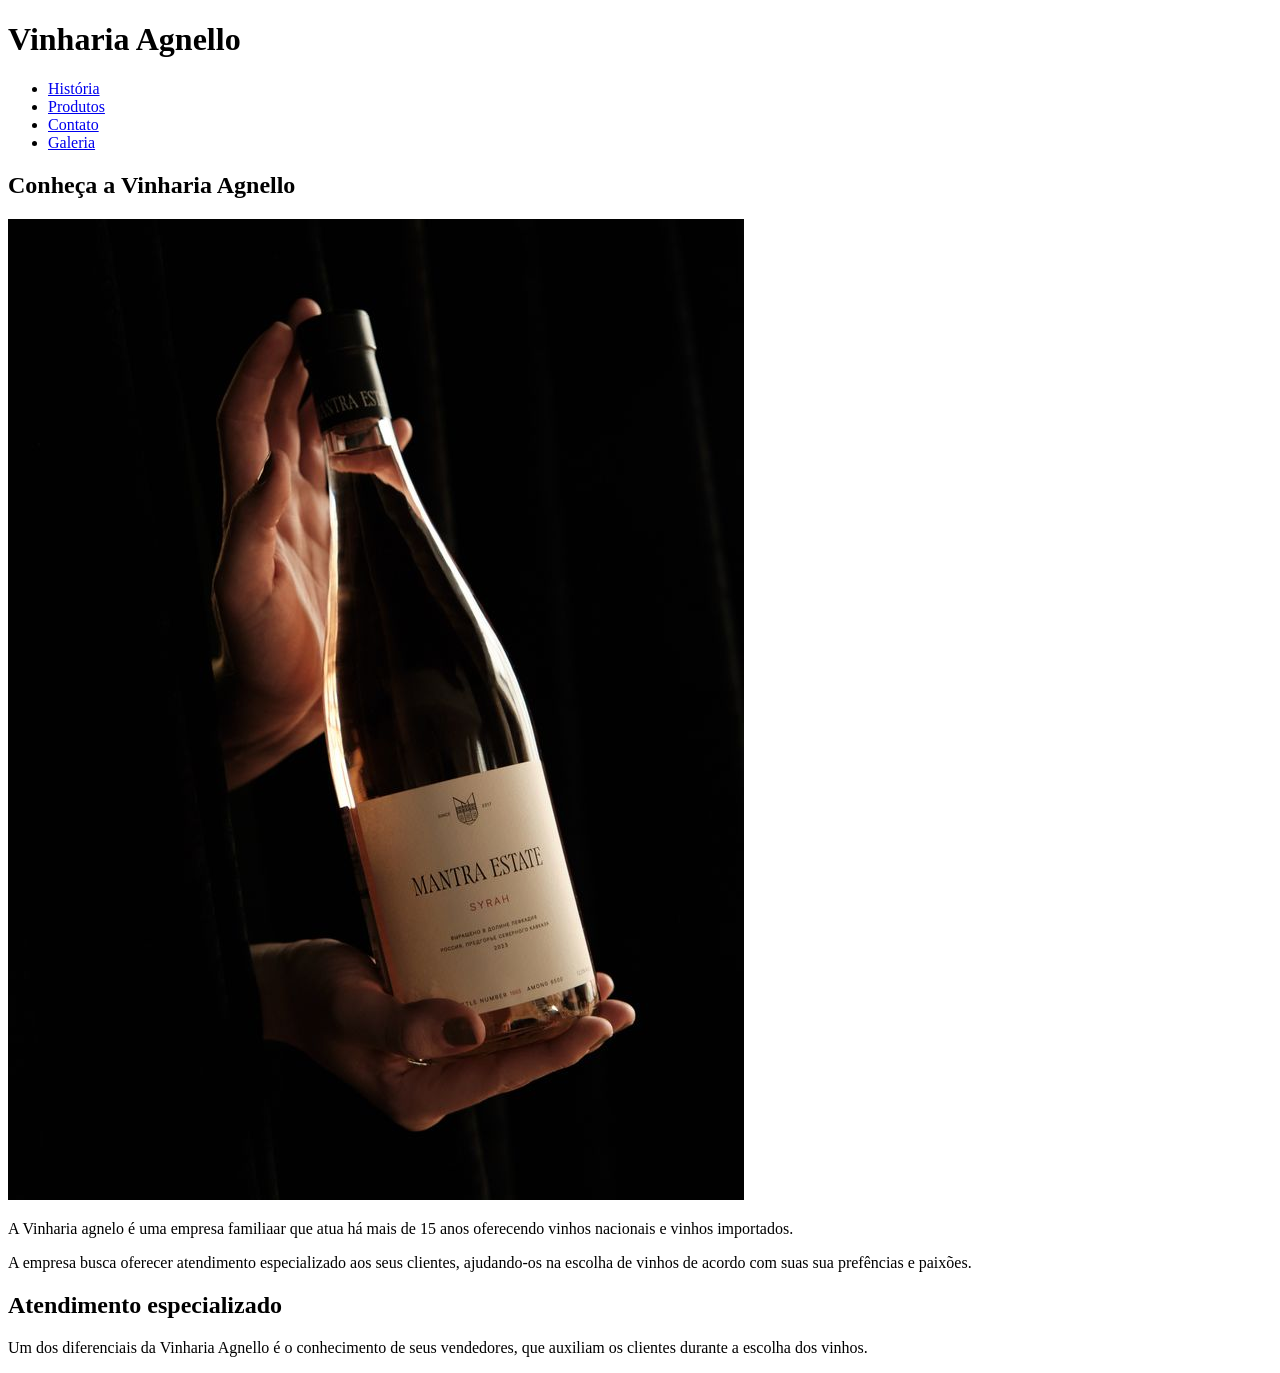
==== index.html @ 3708dce9 "chore: Criação da estrutura inicial e página principal" ====
<!DOCTYPE html>
<html lang="pt-br">
<head>
    <meta charset="UTF-8">
    <meta name="viewport" content="width=device-width, initial-scale=1.0">
    <meta name="descrição" content=" Vinharia Agnello, especializada em vinhos nacioanais e importados">
    <meta name="palavras-chaves" content="vinhos, vinharia, vinharia Agnello">

    <title>Vinharia Agnello</title>
    <link rel="stylesheet" href="./src/style.css">
</head>
<body>
    <header>
        <h1>Vinharia Agnello</h1>

            <!-- menu de navegação -->
        <nav>
            <ul>
       
                <li>
                    <a href="./src/pages/historia.html"> História</a>
                </li>

                <li>
                    <a href="./src/pages/produtos.html"> Produtos</a>
                </li>

                <li>
                    <a href="./src/pages/contato.html"> Contato</a>
                </li>

                <li>
                    <a href="./src/pages/galeria.html"> Galeria</a>
                </li>
            </ul>
        </nav>

    </header>
    <main>

        <section>
            <h2>Conheça a Vinharia Agnello</h2>

            <img src="./src/assets/img/Rose Mantra Estate.jpeg" alt=" Garaffa de vinho Rose Mantra Estate">

            <p>
                A Vinharia agnelo é uma empresa familiaar que atua há mais de 15 anos
                oferecendo vinhos nacionais e vinhos importados.
            </p>

            <p>
                A empresa busca oferecer atendimento especializado aos seus clientes,
                ajudando-os na escolha de vinhos de acordo com suas sua prefências e paixões.
            </p>
        </section>

        <section>
            <h2>Atendimento especializado</h2>

            <p>
                Um dos diferenciais da Vinharia Agnello é o conhecimento de 
                seus vendedores, que auxiliam os clientes durante a escolha
                dos vinhos.
            </p>
        </section>
    </main>
</body>
</html>
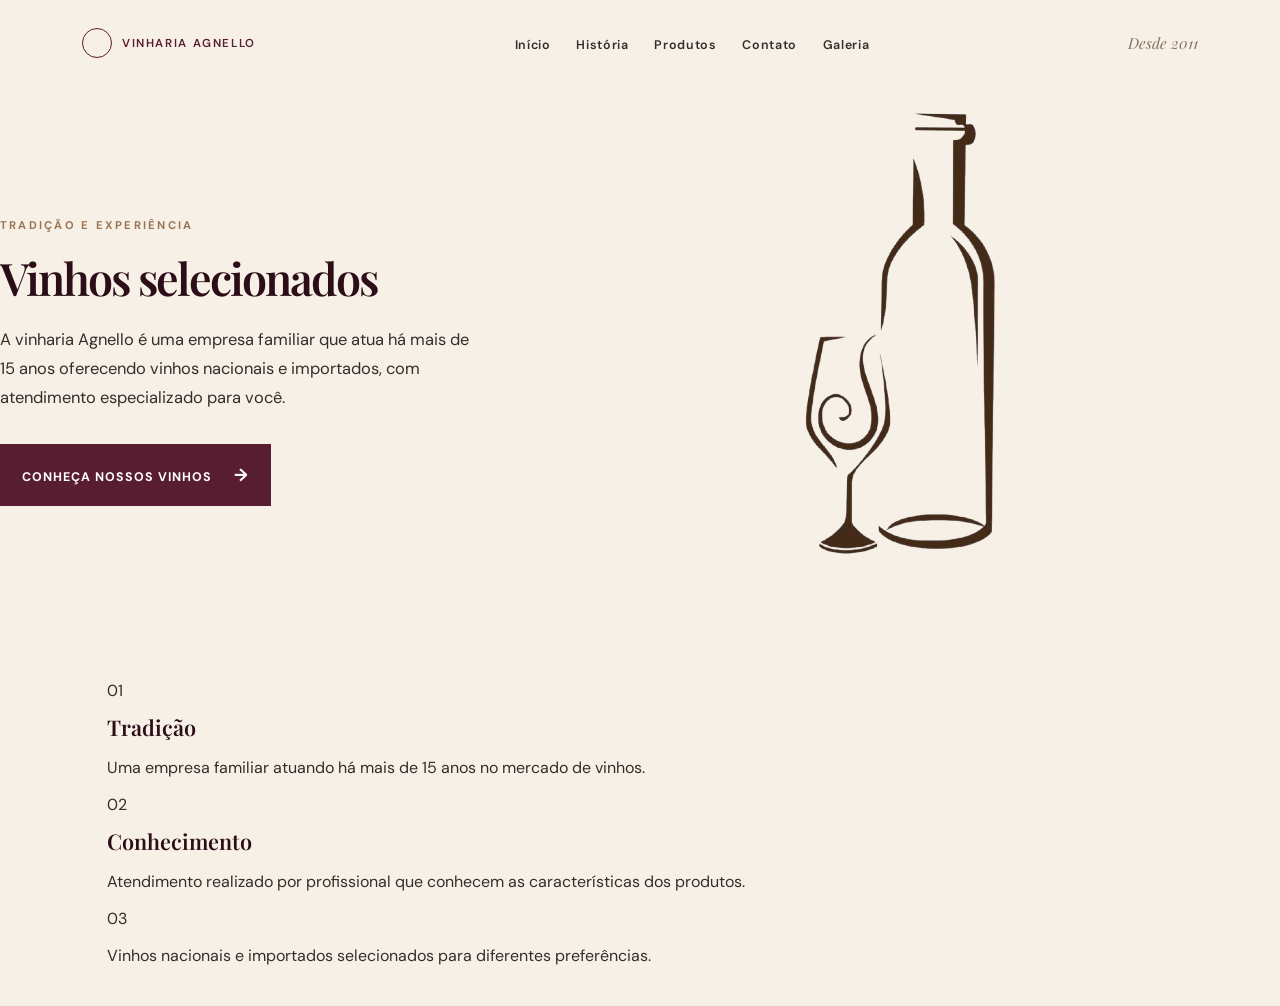
==== commit ecc17c9b: "feat: Adicionado estrutura e design inicial do sistema." ====
--- a/index.html
+++ b/index.html
@@ -5,64 +5,127 @@
     <meta name="viewport" content="width=device-width, initial-scale=1.0">
     <meta name="descrição" content=" Vinharia Agnello, especializada em vinhos nacioanais e importados">
     <meta name="palavras-chaves" content="vinhos, vinharia, vinharia Agnello">
+    
+    <title>Vinharia Agnello</title>
 
-    <title>Vinharia Agnello</title>
+    <!-- fontes -->
+    <link rel="preconnect" href="https://fonts.googleapis.com">
+    <link rel="preconnect" href="https://fonts.gstatic.com" crossorigin>
+    <link
+        href="https://fonts.googleapis.com/css2?family=DM+Sans:wght@400;500;600;700&family=Playfair+Display:ital,wght@0,400;0,600;1,400&display=swap"
+        rel="stylesheet">
+
     <link rel="stylesheet" href="./src/style.css">
 </head>
 <body>
-    <header>
-        <h1>Vinharia Agnello</h1>
+    <div class="pagina">
+        <!-- cabeçalho e menu -->
+         <header>
+            <nav class="navegacao">
 
-            <!-- menu de navegação -->
-        <nav>
-            <ul>
-       
-                <li>
-                    <a href="./src/pages/historia.html"> História</a>
-                </li>
+                <a class="marca" href="./index.html">
+                    <span class="logo-marca"></span>
+                    <span>VINHARIA AGNELLO</span>
+                </a>
 
-                <li>
-                    <a href="./src/pages/produtos.html"> Produtos</a>
-                </li>
+                <ul class="menu">
 
-                <li>
-                    <a href="./src/pages/contato.html"> Contato</a>
-                </li>
+                    <li>
+                        <a href="./index.html">Início</a>
+                    </li>
 
-                <li>
-                    <a href="./src/pages/galeria.html"> Galeria</a>
-                </li>
-            </ul>
-        </nav>
+                    <li>
+                        <a href="./src/pages/historia.html">História</a>
+                    </li>
 
-    </header>
-    <main>
+                    <li>
+                        <a href="./src/pages/produtos.html">Produtos</a>
+                    </li>
 
-        <section>
-            <h2>Conheça a Vinharia Agnello</h2>
+                    <li>
+                        <a href="./src/pages/contato.html">Contato</a>
+                    </li>
 
-            <img src="./src/assets/img/Rose Mantra Estate.jpeg" alt=" Garaffa de vinho Rose Mantra Estate">
+                    <li>
+                        <a href="./src/pages/galeria.html">Galeria</a>
+                    </li>
+                </ul>
 
-            <p>
-                A Vinharia agnelo é uma empresa familiaar que atua há mais de 15 anos
-                oferecendo vinhos nacionais e vinhos importados.
-            </p>
+                <span class="marca-safra">
+                    Desde 2011
+                </span>
 
-            <p>
-                A empresa busca oferecer atendimento especializado aos seus clientes,
-                ajudando-os na escolha de vinhos de acordo com suas sua prefências e paixões.
-            </p>
-        </section>
+            </nav>
+         </header>
 
-        <section>
-            <h2>Atendimento especializado</h2>
+         <main>
+            <section class="hero">
+                <div class="hero-conteudo">
+                    
+                    <p class="sobretitulo">
+                        Tradição e Experiência
+                    </p>
 
-            <p>
-                Um dos diferenciais da Vinharia Agnello é o conhecimento de 
-                seus vendedores, que auxiliam os clientes durante a escolha
-                dos vinhos.
-            </p>
-        </section>
-    </main>
+                    <h1>
+                        Vinhos selecionados
+                    </h1>
+
+                    <p class="descricao">
+                        A vinharia Agnello é uma empresa familiar que atua há
+                        mais de 15 anos oferecendo vinhos nacionais e importados,
+                        com atendimento especializado para você.
+                    </p>
+
+                    <a class="botao" href="./src/pages/produtos.html">
+                        Conheça nossos vinhos
+                        <span>→</span>
+                    </a>
+
+                </div>
+
+                <div class="hero-imagem">
+                    <img src="./src/assets/img/image-removebg-preview (1).png" alt=" Seleção de Vinhos da Vinharia Agnello">
+                </div>
+            </section>
+
+            <section class="detalhes">
+
+                <article>
+                    <span class="numero">01</span>
+
+                    <h2>Tradição</h2>
+
+                    <p>
+                        Uma empresa familiar atuando há mais de 15 anos
+                        no mercado de vinhos.
+                    </p>
+                </article>
+
+                <article>
+
+                    <span class="numero">02</span>
+
+                    <h2>Conhecimento</h2>
+
+                    <p>
+                        Atendimento realizado por profissional que conhecem
+                        as características dos produtos.
+                    </p>
+
+                </article>
+
+                <article>
+
+                    <span class="numero">03</span>
+
+                    <p>
+                        Vinhos nacionais e importados selecionados para
+                        diferentes preferências.
+                    </p>
+
+                </article>
+         </main>
+
+    </div>
 </body>
 </html>
--- a/src/style.css
+++ b/src/style.css
@@ -0,0 +1,220 @@
+/* Cores distribuidas por objetos */
+:root { 
+    --vinho: #591d32;
+    --vinho-escuro: #2c0e19;
+    --creme: #f7f0e6;
+    --texto: #362c2c;
+
+    font-family: "DM Sans", sans-serif;
+    color: var(--texto);
+    background: var(--creme);
+    
+}
+
+* {
+    box-sizing: border-box;
+}
+
+body {
+    font: inherit
+}
+
+.pagina {
+    overflow: hidden;
+}
+
+body {
+    margin: 0;
+}
+
+.navegacao {
+    align-items: center;
+    display: flex;
+    justify-content: space-between;
+
+    margin: 0 auto;
+    max-width: 1200px;
+    padding: 28px 42px;
+}
+
+.marca {
+    align-items: center;
+    color: var(--vinho);
+    display: flex;
+
+    font-size: 0.72rem;
+    font-weight: 600;
+
+    gap: 10px;
+
+    letter-spacing: 0.14em;
+    text-decoration: none;
+
+}
+
+.menu {
+    align-items: center;
+    display: flex;
+    gap: 26px;
+    list-style: none;
+    margin: 0;
+    padding: 0;
+}
+
+.menu a {
+    color: var(--texto);
+    font-size: 0.78rem;
+    font-weight: 600;
+    letter-spacing: 0.05em;
+    text-decoration: none;
+}
+
+.menu a:hover {
+    color: var(--vinho);
+}
+
+.logo-marca {
+    align-items: center;
+
+    border: 1px solid var(--vinho);
+    border-radius: 50%;
+
+    display: flex;
+
+    font-family: "Playfair Display", serif;
+    font-size: 1.1rem;
+
+    height: 30px;
+
+    justify-content: center;
+
+    width: 30px;
+
+}
+
+.marca-safra {
+    color: #846f62;
+
+    font-family: "Playfair Display", serif;
+    font-size: 0.95rem;
+    font-style: italic;
+}
+
+.hero {
+    background: var(--creme);
+    display: grid;
+    grid-template-columns: 1fr 1fr;
+    min-height: 570px;
+}
+
+.hero-conteudo {
+    align-self: center;
+    max-width: 600px;
+    padding: 52px 40px 70px 0;
+
+}
+
+.sobretitulo {
+    color: #9b7454;
+
+    font-size: 0.7rem;
+    font-weight: 700;
+
+    letter-spacing: 0.2em;
+
+    margin: 0 0 22px;
+
+    text-transform: uppercase;
+}
+
+h1 {
+    color: var(--vinho-escuro);
+    font-family: "Playfair Display", serif;
+
+    font-size: clamp(
+        2.8rem,
+        2vw,
+        4.6rem
+    );
+
+    font-weight: 600;
+    letter-spacing: -0.045em;
+    line-height: 1.05;
+    margin: 0;
+}
+
+.descricao {
+    color: #362c2c;
+    font-size: 1.03rem;
+    line-height: 1.75;
+    margin: 25px 0 31px;
+    max-width: 470px;
+}
+
+.botao {
+    background: var(--vinho);
+    display: inline-block;
+    text-decoration: none;
+    border: 1px solid var(--vinho);
+    color: #ffffff;
+    cursor: pointer;
+    
+    font-size: 0.78rem;
+    font-weight: 700;
+
+    letter-spacing: 0.08em;
+
+    padding: 19px 21px;
+    text-transform: uppercase;
+    transition: 0.2s;
+}
+
+.botao span {
+    font-size: 1.1rem;
+    margin-left: 18px;
+}
+
+.botao:hover {
+    background: transparent;
+    color: var(--vinho);
+    transform: translate(-2px);
+}
+
+.ilustracao {
+    min-height: 570px;
+    overflow: hidden;
+    position: relative;
+}
+
+.brilho {
+    background: #f7f0e6;
+    border-radius: 50%;
+    height: 330px;
+    width: 330px;
+    left: 50%;
+    opacity: 0.6;
+    position: absolute;
+    top: 107px;
+    transform: translateX(-50%);
+}
+
+.detalhes {
+    display: grid;
+    grid-template-columns: repeat(3, 1fr);
+    margin: 0 auto;
+    max-width: 1116px;
+    padding: 58px 0 40px;
+}
+
+h2 {
+    color: var(--vinho-escuro);
+    font-family: "Playfair Display", serif;
+    font-size: 1.35rem;
+    font-weight: 600;
+    margin: 12px 0 8px;
+}
+
+.detalhes {
+    grid-template-columns: 1fr;
+    padding: 24px 25px;
+}
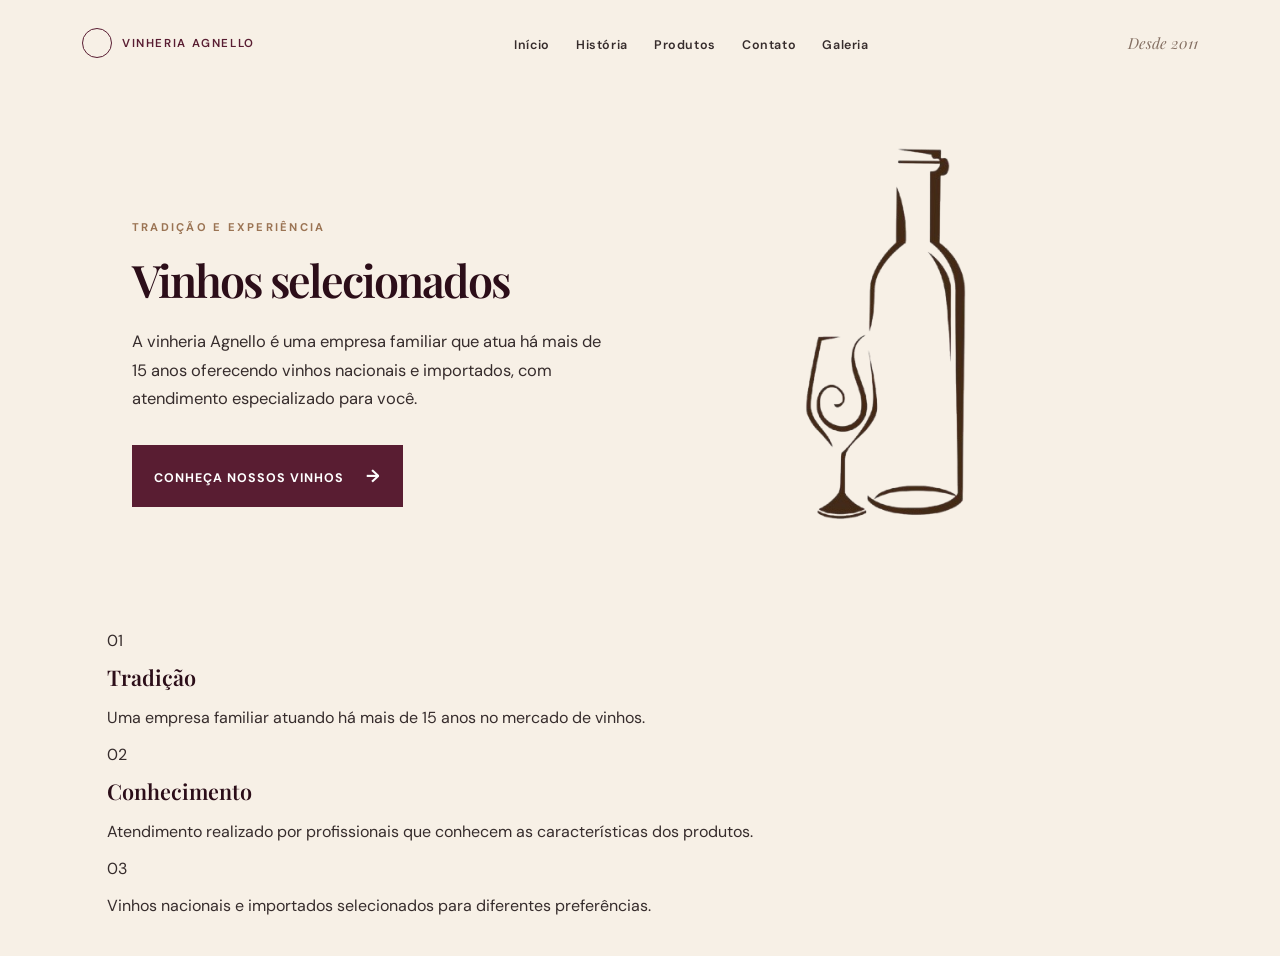
==== commit e19386fd: "index Corrected spelling of 'Vinharia' to 'Vinheria' in multiple places and updated the description " ====
--- a/index.html
+++ b/index.html
@@ -3,8 +3,8 @@
 <head>
     <meta charset="UTF-8">
     <meta name="viewport" content="width=device-width, initial-scale=1.0">
-    <meta name="descrição" content=" Vinharia Agnello, especializada em vinhos nacioanais e importados">
-    <meta name="palavras-chaves" content="vinhos, vinharia, vinharia Agnello">
+    <meta name="descrição" content=" Vinheria Agnello, especializada em vinhos nacionais e importados">
+    <meta name="palavras-chaves" content="vinhos, vinheria, vinheria Agnello">
     
     <title>Vinharia Agnello</title>
 
@@ -25,7 +25,7 @@
 
                 <a class="marca" href="./index.html">
                     <span class="logo-marca"></span>
-                    <span>VINHARIA AGNELLO</span>
+                    <span>VINHERIA AGNELLO</span>
                 </a>
 
                 <ul class="menu">
@@ -71,7 +71,7 @@
                     </h1>
 
                     <p class="descricao">
-                        A vinharia Agnello é uma empresa familiar que atua há
+                        A vinheria Agnello é uma empresa familiar que atua há
                         mais de 15 anos oferecendo vinhos nacionais e importados,
                         com atendimento especializado para você.
                     </p>
@@ -108,7 +108,7 @@
                     <h2>Conhecimento</h2>
 
                     <p>
-                        Atendimento realizado por profissional que conhecem
+                        Atendimento realizado por profissionais que conhecem
                         as características dos produtos.
                     </p>
 
@@ -128,4 +128,4 @@
 
     </div>
 </body>
-</html>+</html>
--- a/src/style.css
+++ b/src/style.css
@@ -27,6 +27,7 @@
     margin: 0;
 }
 
+/* organiza a navegação no horizontal */
 .navegacao {
     align-items: center;
     display: flex;
@@ -52,6 +53,7 @@
 
 }
 
+/* Organiza os links principais do menu em uma linha horizontal */
 .menu {
     align-items: center;
     display: flex;
@@ -100,20 +102,27 @@
     font-style: italic;
 }
 
+/* Usar a class hero para seção principal de destaque da página */
 .hero {
-    background: var(--creme);
     display: grid;
     grid-template-columns: 1fr 1fr;
-    min-height: 570px;
-}
-
+
+    margin: 0 auto;
+    max-width: 1200px;
+    min-height: 520px;
+
+    padding: 40px 42px 5px;
+}
+
+/* controla o espaço e a posição dos textos da seção */
 .hero-conteudo {
     align-self: center;
-    max-width: 600px;
-    padding: 52px 40px 70px 0;
-
-}
-
+    max-width: 520px;
+    padding-left: 50px;
+
+}
+
+/* Formata os texto que são subtitulos */
 .sobretitulo {
     color: #9b7454;
 
@@ -151,6 +160,24 @@
     max-width: 470px;
 }
 
+.hero-imagem {
+    align-items: center;
+    flex: flex;
+    justify-content: center;
+    min-height: 440px;
+}
+
+.hero-imagem img {
+    display: block;
+    height: auto;
+    max-height: 430px;
+    max-height: 420px;
+
+    object-fit: contain;
+    width: 85%;
+}
+
+/* Defini o estilo de botões */
 .botao {
     background: var(--vinho);
     display: inline-block;
@@ -174,6 +201,7 @@
     margin-left: 18px;
 }
 
+/* Cria um efeito visual quando passar o mouse no botão */
 .botao:hover {
     background: transparent;
     color: var(--vinho);
@@ -214,7 +242,128 @@
     margin: 12px 0 8px;
 }
 
+
 .detalhes {
     grid-template-columns: 1fr;
     padding: 24px 25px;
 }
+
+
+/* pagina de historia */
+body.pagina-historia {
+    font: inherit
+}
+
+body.pagina-historia {
+    margin: 0;
+}
+
+div#conteudo3 {
+    overflow: hidden;
+}
+
+.navegacao2 {
+    align-items: center;
+    display: flex;
+    justify-content: space-between;
+
+    margin: 0 auto;
+    max-width: 1200px;
+    padding: 28px 42px;
+}
+
+span.marca-safra2 {
+    color: #846f62;
+
+    font-family: "Playfair Display", serif;
+    font-size: 0.95rem;
+    font-style: italic;
+}
+
+.container-historia {
+    max-width: 700px;
+    margin: 0 auto;
+    padding: 20px;
+}
+
+
+
+
+.logo-marca2 {
+    align-items: center;
+
+    border: 1px solid var(--vinho);
+    border-radius: 50%;
+
+    display: flex;
+
+    font-family: "Playfair Display", serif;
+    font-size: 1.1rem;
+
+    height: 30px;
+
+    justify-content: center;
+
+    width: 30px;
+
+}
+
+
+
+.menu2 {
+    align-items: center;
+    display: flex;
+    gap: 26px;
+    list-style: none;
+    margin: 0;
+    padding: 0;
+}   
+
+.menu2 a {
+    color: var(--texto);
+    font-size: 0.78rem;
+    font-weight: 600;
+    letter-spacing: 0.05em;
+    text-decoration: none;
+}
+
+.menu2 a:hover {
+    color: var(--vinho);
+}
+
+.descricao4 {
+    color: #362c2c;
+    font-size: 1.03rem;
+    line-height: 1.75;
+    margin: 25px 0 31px;
+    max-width: 470px;
+    align-items: center;
+}
+
+.conteudo-historia {
+  max-width: 1100px;
+  margin: 0 auto;       
+  padding: 0 24px; 
+}
+
+.marca {
+    align-items: center;
+    color: var(--vinho);
+    display: flex;
+
+    font-size: 0.72rem;
+    font-weight: 600;
+
+    gap: 10px;
+
+    letter-spacing: 0.14em;
+    text-decoration: none;
+}
+
+.imagem-coluna {
+  display: block;        
+  width: 70%;           
+  height: 300px;         
+  object-fit: cover;     
+  margin-top: 20px; 
+  }
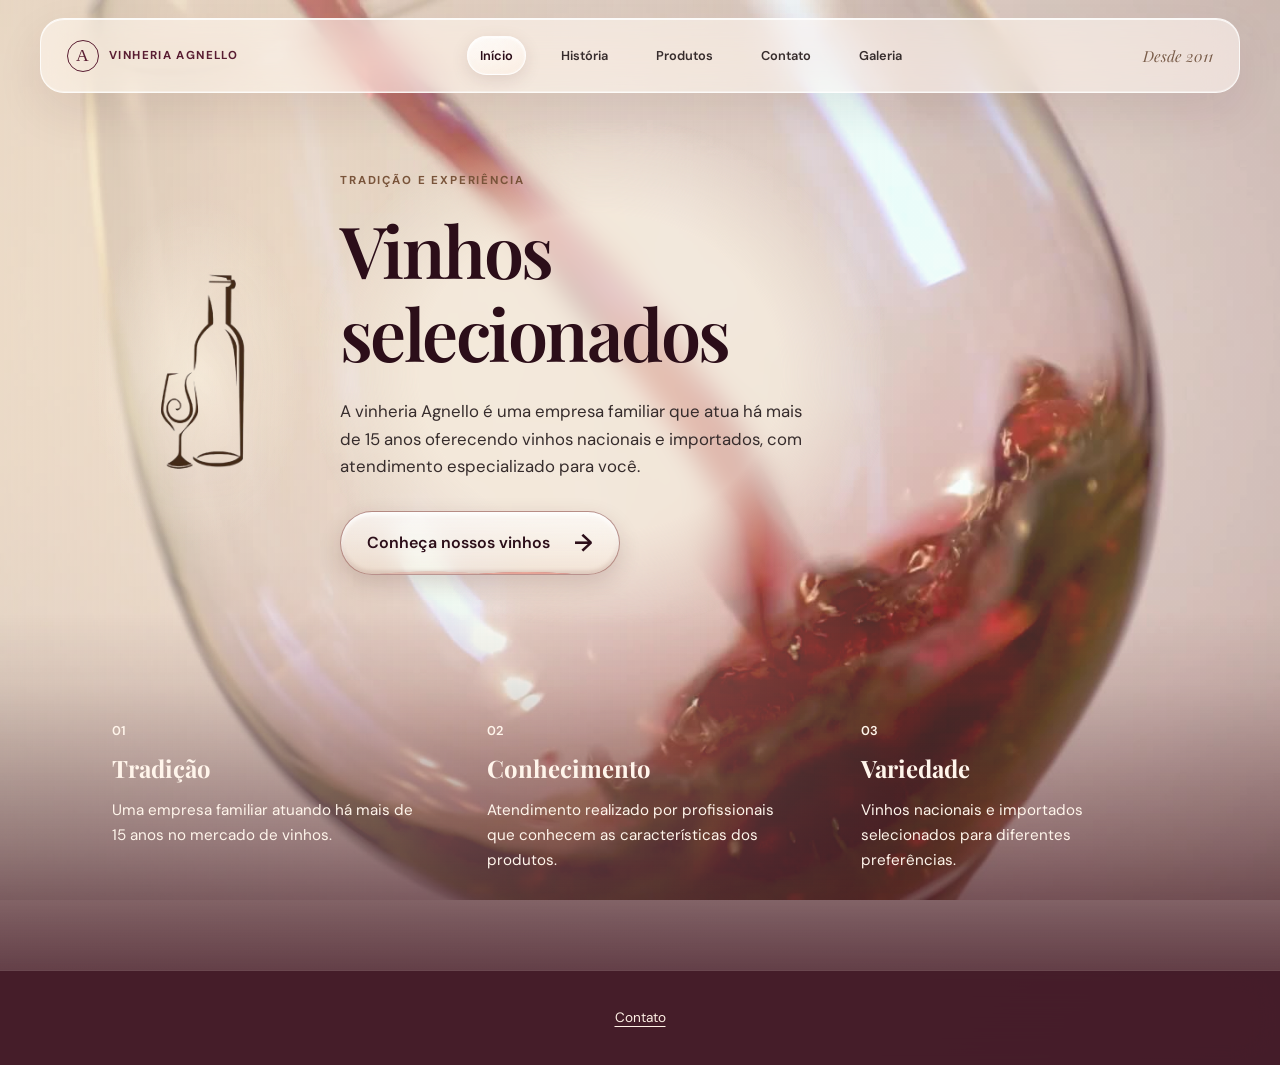
==== commit 21fa729b: "feat: atualiza paginas e integra novo visual com liquid glass." ====
--- a/index.html
+++ b/index.html
@@ -1,131 +1,135 @@
 <!DOCTYPE html>
-<html lang="pt-br">
-<head>
-    <meta charset="UTF-8">
-    <meta name="viewport" content="width=device-width, initial-scale=1.0">
-    <meta name="descrição" content=" Vinheria Agnello, especializada em vinhos nacionais e importados">
-    <meta name="palavras-chaves" content="vinhos, vinheria, vinheria Agnello">
-    
-    <title>Vinharia Agnello</title>
-
-    <!-- fontes -->
-    <link rel="preconnect" href="https://fonts.googleapis.com">
-    <link rel="preconnect" href="https://fonts.gstatic.com" crossorigin>
-    <link
-        href="https://fonts.googleapis.com/css2?family=DM+Sans:wght@400;500;600;700&family=Playfair+Display:ital,wght@0,400;0,600;1,400&display=swap"
-        rel="stylesheet">
-
-    <link rel="stylesheet" href="./src/style.css">
-</head>
-<body>
-    <div class="pagina">
+<html lang="pt-BR">
+    <head>
+        <meta charset="UTF-8">
+        <meta name="viewport" content="width=device-width, initial-scale=1.0">
+        <meta name="description" content="Vinheria Agnello: tradição, atendimento especializado e seleção de vinhos nacionais e importados.">
+        <meta name="keywords" content="vinheria agnello, vinhos, harmonização, São Paulo">
+        <title>
+            Início | Vinheria Agnello
+        </title>
+        <link rel="preconnect" href="https://fonts.googleapis.com">
+        <link rel="preconnect" href="https://fonts.gstatic.com" crossorigin>
+        <link href="https://fonts.googleapis.com/css2?family=DM+Sans:wght@400;500;600;700&amp;family=Playfair+Display:ital,wght@0,400;0,600;1,400&amp;display=swap" rel="stylesheet">
+        <link rel="stylesheet" href="src/css/style.css">
+    </head>
+    <body class="pagina-inicio">
+        <div class="fundo-video" aria-hidden="true">
+            <video id="video-fundo" muted loop playsinline preload="none" poster="src/assets/imgs/vinho-fundo-poster.jpg" tabindex="-1">
+                <source data-src="src/assets/videos/vinho-fundo.mp4" type="video/mp4">
+            </video>
+        </div>
         <!-- cabeçalho e menu -->
-         <header>
-            <nav class="navegacao">
-
-                <a class="marca" href="./index.html">
-                    <span class="logo-marca"></span>
-                    <span>VINHERIA AGNELLO</span>
+        </a>
+        <header>
+            <nav class="navegacao" aria-label="Menu principal">
+                <a class="marca" href="index.html">
+                    <span class="logo-marca" aria-hidden="true">
+                        A
+                    </span>
+                    <span>
+                        VINHERIA AGNELLO
+                    </span>
                 </a>
-
                 <ul class="menu">
-
                     <li>
-                        <a href="./index.html">Início</a>
+                        <a href="index.html" aria-current="page">
+                            Início
+                        </a>
                     </li>
-
                     <li>
-                        <a href="./src/pages/historia.html">História</a>
+                        <a href="src/pages/historia.html">
+                            História
+                        </a>
                     </li>
-
                     <li>
-                        <a href="./src/pages/produtos.html">Produtos</a>
+                        <a href="src/pages/produtos.html">
+                            Produtos
+                        </a>
                     </li>
-
                     <li>
-                        <a href="./src/pages/contato.html">Contato</a>
+                        <a href="src/pages/contato.html">
+                            Contato
+                        </a>
                     </li>
-
                     <li>
-                        <a href="./src/pages/galeria.html">Galeria</a>
+                        <a href="src/pages/galeria.html">
+                            Galeria
+                        </a>
                     </li>
                 </ul>
-
                 <span class="marca-safra">
                     Desde 2011
                 </span>
-
             </nav>
-         </header>
-
-         <main>
+        </header>
+        <button class="controle-video" type="button" aria-controls="video-fundo" hidden>Play no vídeo de fundo</button>
+        <main id="conteudo" tabindex="-1">
             <section class="hero">
                 <div class="hero-conteudo">
-                    
                     <p class="sobretitulo">
                         Tradição e Experiência
                     </p>
-
                     <h1>
                         Vinhos selecionados
                     </h1>
-
                     <p class="descricao">
-                        A vinheria Agnello é uma empresa familiar que atua há
-                        mais de 15 anos oferecendo vinhos nacionais e importados,
-                        com atendimento especializado para você.
+                        A vinheria Agnello é uma empresa familiar que atua há mais de 15 anos oferecendo vinhos nacionais e importados, com atendimento especializado para você.
                     </p>
-
-                    <a class="botao" href="./src/pages/produtos.html">
-                        Conheça nossos vinhos
-                        <span>→</span>
+                    <a class="botao botao-vinho" href="./src/pages/produtos.html">
+                        <span>Conheça nossos vinhos</span>
+                        <span class="seta" aria-hidden="true">
+                            →
+                        </span>
                     </a>
-
                 </div>
-
                 <div class="hero-imagem">
-                    <img src="./src/assets/img/image-removebg-preview (1).png" alt=" Seleção de Vinhos da Vinharia Agnello">
+                    <img src="src/assets/imgs/selecao-vinhos.png" alt=" Seleção de Vinhos da Vinheria Agnello">
                 </div>
             </section>
-
             <section class="detalhes">
-
                 <article>
-                    <span class="numero">01</span>
-
-                    <h2>Tradição</h2>
-
+                    <span class="numero">
+                        01
+                    </span>
+                    <h2>
+                        Tradição
+                    </h2>
                     <p>
-                        Uma empresa familiar atuando há mais de 15 anos
-                        no mercado de vinhos.
+                        Uma empresa familiar atuando há mais de 15 anos no mercado de vinhos.
                     </p>
                 </article>
-
                 <article>
-
-                    <span class="numero">02</span>
-
-                    <h2>Conhecimento</h2>
-
+                    <span class="numero">
+                        02
+                    </span>
+                    <h2>
+                        Conhecimento
+                    </h2>
                     <p>
-                        Atendimento realizado por profissionais que conhecem
-                        as características dos produtos.
+                        Atendimento realizado por profissionais que conhecem as características dos produtos.
                     </p>
-
                 </article>
-
                 <article>
-
-                    <span class="numero">03</span>
-
+                    <span class="numero">
+                        03
+                    </span>
+                    <h2>
+                        Variedade
+                    </h2>
                     <p>
-                        Vinhos nacionais e importados selecionados para
-                        diferentes preferências.
+                        Vinhos nacionais e importados selecionados para diferentes preferências.
                     </p>
-
                 </article>
-         </main>
-
-    </div>
-</body>
+            </section>
+        </main>
+        <footer class="rodape">
+            <a href="src/pages/contato.html">
+                Contato
+            </a>
+        </footer>
+        <script src="src/js/video-fundo.js"></script>
+        <script src="src/js/script.js">
+        </script>
+    </body>
 </html>
--- a/src/css/style.css
+++ b/src/css/style.css
@@ -0,0 +1,1117 @@
+/* Identidade visual do site */
+:root {
+    --vinho: #591d32;
+    --vinho-escuro: #2c0e19;
+    --creme: #f7f0e6;
+    --texto: #362c2c;
+    --borda: #dfd0c2;
+    --superficie: #fffaf4;
+    font-family: "DM Sans", Arial, sans-serif;
+    color: var(--texto);
+    background: var(--creme);
+}
+* {
+    box-sizing: border-box;
+}
+body {
+    margin: 0;
+    font: inherit;
+    line-height: 1.65;
+}
+img,
+video {
+    display: block;
+    max-width: 100%;
+}
+a {
+    color: var(--vinho);
+    text-underline-offset: 4px;
+}
+a:hover {
+    color: #83344f;
+}
+button,
+input,
+select,
+textarea {
+    font: inherit;
+}
+:focus-visible {
+    outline: 3px solid #a96929;
+    outline-offset: 4px;
+}
+h1,
+h2 {
+    font-family: "Playfair Display", Georgia, serif;
+    color: var(--vinho-escuro);
+    line-height: 1.15;
+}
+h1 {
+    margin: 0;
+    font-size: clamp(2.2rem, 4vw, 3.6rem);
+    font-weight: 600;
+    letter-spacing: -0.035em;
+}
+h2 {
+    margin: 12px 0;
+    font-size: 1.5rem;
+}
+main {
+    min-height: 55vh;
+}
+.pular-conteudo {
+    position: absolute;
+    top: -100px;
+    left: 16px;
+    padding: 12px;
+    background: white;
+    z-index: 10;
+}
+.pular-conteudo:focus {
+    top: 12px;
+}
+.navegacao {
+    display: flex;
+    align-items: center;
+    justify-content: space-between;
+    gap: 24px;
+    max-width: 1200px;
+    margin: auto;
+    padding: 28px 32px;
+}
+.marca {
+    display: flex;
+    align-items: center;
+    gap: 10px;
+    font-size: 0.72rem;
+    font-weight: 700;
+    letter-spacing: 0.12em;
+    text-decoration: none;
+}
+.logo-marca {
+    display: flex;
+    align-items: center;
+    justify-content: center;
+    flex-shrink: 0;
+    width: 32px;
+    height: 32px;
+    border: 1px solid var(--vinho);
+    border-radius: 50%;
+    font:
+        1.1rem Georgia,
+        serif;
+}
+.menu {
+    display: flex;
+    flex-wrap: wrap;
+    align-items: center;
+    gap: 22px;
+    list-style: none;
+    padding: 0;
+    margin: 0;
+}
+.menu a {
+    display: inline-block;
+    padding: 8px 0;
+    color: var(--texto);
+    font-size: 0.8rem;
+    font-weight: 600;
+    text-decoration: none;
+    border-bottom: 2px solid transparent;
+}
+.menu a:hover,
+.menu a[aria-current="page"] {
+    color: var(--vinho);
+    border-bottom-color: var(--vinho);
+}
+.marca-safra {
+    color: #795c49;
+    font:
+        italic 0.95rem "Playfair Display",
+        Georgia,
+        serif;
+    white-space: nowrap;
+}
+.sobretitulo {
+    color: #79543a;
+    font-size: 0.72rem;
+    font-weight: 700;
+    letter-spacing: 0.16em;
+    text-transform: uppercase;
+    margin: 0 0 18px;
+}
+.hero {
+    display: grid;
+    grid-template-columns: 1fr 1fr;
+    align-items: center;
+    gap: 32px;
+    max-width: 1200px;
+    min-height: 500px;
+    margin: auto;
+    padding: 40px 48px;
+}
+.hero-conteudo {
+    max-width: 520px;
+}
+.descricao {
+    font-size: 1.05rem;
+    margin: 25px 0 30px;
+    max-width: 470px;
+}
+.hero-imagem {
+    display: flex;
+    align-items: center;
+    justify-content: center;
+}
+.hero-imagem img {
+    width: 100%;
+    max-height: 420px;
+    object-fit: contain;
+}
+.botao {
+    display: inline-block;
+    padding: 14px 20px;
+    border: 1px solid var(--vinho);
+    border-radius: 6px;
+    color: white;
+    background: var(--vinho);
+    font-size: 0.85rem;
+    font-weight: 600;
+    text-decoration: none;
+    cursor: pointer;
+}
+.botao:hover {
+    color: var(--vinho);
+    background: transparent;
+}
+.botao span {
+    margin-left: 12px;
+}
+.botao:disabled {
+    background: #eee5db;
+    border-color: #cbbbad;
+    color: #69574b;
+    cursor: not-allowed;
+}
+.botao-secundario {
+    color: var(--vinho);
+    background: transparent;
+}
+.botao-secundario:hover {
+    background: #eee0d3;
+}
+.detalhes {
+    display: grid;
+    grid-template-columns: repeat(3, minmax(0, 1fr));
+    gap: 32px;
+    max-width: 1100px;
+    margin: auto;
+    padding: 40px 24px;
+}
+.numero {
+    color: #79543a;
+    font-size: 0.8rem;
+    font-weight: 600;
+}
+.container-historia {
+    max-width: 780px;
+    margin: 32px auto 64px;
+    padding: 0 24px;
+}
+.container-historia .sobretitulo {
+    margin-top: 24px;
+}
+.descricao4 {
+    margin: 24px 0;
+}
+.imagem-coluna {
+    width: 100%;
+    max-height: 440px;
+    object-fit: cover;
+    border-radius: 12px;
+    margin-top: 32px;
+}
+.titulo4,
+.cabecalho-pagina {
+    max-width: 1100px;
+    margin: 40px auto 32px;
+    padding: 0 24px;
+}
+.cabecalho-pagina > p:last-child {
+    max-width: 680px;
+    color: #6e554a;
+}
+.vinhos-tipos4 {
+    display: grid;
+    grid-template-columns: repeat(4, minmax(0, 1fr));
+    gap: 20px;
+    max-width: 1100px;
+    margin: auto;
+    padding: 0 24px;
+}
+.vinhos-tipos4 figure {
+    min-width: 0;
+    margin: 0;
+    padding: 16px;
+    border: 1px solid var(--borda);
+    border-radius: 12px;
+    background: var(--superficie);
+}
+.vinhos-tipos3 {
+    width: 100%;
+    height: 230px;
+    object-fit: contain;
+}
+.legenda2 {
+    margin-top: 16px;
+    color: var(--vinho);
+    font-size: 0.9rem;
+    font-weight: 600;
+    text-align: center;
+}
+/* Tabela: colunas travadas */
+.tabela-container {
+    width: calc(100% - 48px);
+    max-width: 1052px;
+    margin: 40px auto 64px;
+    overflow-x: auto;
+    border: 1px solid var(--borda);
+    border-radius: 14px;
+    background: var(--superficie);
+    box-shadow: 0 8px 24px rgb(44 14 25 / 6%);
+}
+.tabela-de-vinhos {
+    width: 100%;
+    min-width: 660px;
+    border-collapse: separate;
+    border-spacing: 0;
+    font-size: 0.95rem;
+}
+.tabela-de-vinhos caption {
+    padding: 24px;
+    text-align: left;
+    font:
+        1.4rem "Playfair Display",
+        Georgia,
+        serif;
+    color: var(--vinho-escuro);
+}
+.tabela-de-vinhos th,
+.tabela-de-vinhos td {
+    padding: 18px 24px;
+    text-align: left;
+    vertical-align: top;
+    border-bottom: 1px solid #e9ddd2;
+}
+.tabela-de-vinhos thead th {
+    background: var(--vinho);
+    color: var(--superficie);
+    font-size: 0.75rem;
+    letter-spacing: 0.08em;
+    text-transform: uppercase;
+}
+.tabela-de-vinhos tbody th {
+    color: var(--vinho);
+    white-space: nowrap;
+}
+.tabela-de-vinhos tbody tr:nth-child(even) {
+    background: #f5ece2;
+}
+.tabela-de-vinhos tbody tr:hover {
+    background: #eddfd1;
+}
+.tabela-de-vinhos tbody tr:last-child > * {
+    border-bottom: 0;
+}
+.tabela-ajuda {
+    max-width: 1100px;
+    margin: 32px auto -24px;
+    padding: 0 24px;
+    color: #6e554a;
+    font-size: 0.9rem;
+}
+/* Contato e rótulos */
+.contato-layout {
+    display: grid;
+    grid-template-columns: 0.8fr 1.2fr;
+    gap: 40px;
+    max-width: 1100px;
+    margin: 0 auto 64px;
+    padding: 0 24px;
+}
+.contato-layout > * {
+    min-width: 0;
+}
+.contato-info h2 {
+    margin-top: 0;
+}
+.lista-atendimento {
+    padding-left: 20px;
+}
+.lista-atendimento li {
+    margin-bottom: 10px;
+}
+.aviso-demo {
+    padding: 18px;
+    border-left: 3px solid var(--vinho);
+    background: #eee1d4;
+    border-radius: 0 8px 8px 0;
+    font-size: 0.9rem;
+}
+.formulario-contato {
+    padding: 28px;
+    background: var(--superficie);
+    border: 1px solid var(--borda);
+    border-radius: 14px;
+}
+.formulario-contato fieldset {
+    min-width: 0;
+    border: 0;
+    padding: 0;
+    margin: 0;
+}
+.formulario-contato legend {
+    padding: 0;
+    color: var(--vinho);
+    font-weight: 700;
+    font-size: 1.1rem;
+}
+.ajuda-campo {
+    color: #6e554a;
+    font-size: 0.85rem;
+}
+.campos-duplos {
+    display: grid;
+    grid-template-columns: repeat(2, minmax(0, 1fr));
+    gap: 0 18px;
+}
+.campo {
+    margin-bottom: 20px;
+}
+.campo label {
+    display: block;
+    font-size: 0.9rem;
+    font-weight: 600;
+    margin-bottom: 6px;
+}
+.campo input,
+.campo select,
+.campo textarea {
+    width: 100%;
+    min-width: 0;
+    padding: 11px 12px;
+    border: 1px solid #a89180;
+    border-radius: 6px;
+    background: #fffdfa;
+    color: var(--texto);
+}
+.campo input::placeholder,
+.campo textarea::placeholder {
+    color: #78675e;
+    opacity: 1;
+}
+.campo textarea {
+    resize: vertical;
+}
+.formulario-contato .preferencia-contato {
+    margin: 0 0 20px;
+}
+.preferencia-contato legend {
+    font-size: 0.9rem;
+    margin-bottom: 8px;
+}
+.opcao {
+    display: flex;
+    align-items: flex-start;
+    gap: 10px;
+    margin: 10px 0;
+    font-size: 0.9rem;
+}
+.opcao input {
+    flex-shrink: 0;
+    margin-top: 6px;
+    accent-color: var(--vinho);
+}
+.acoes-formulario {
+    display: flex;
+    flex-wrap: wrap;
+    gap: 12px;
+    margin-top: 24px;
+}
+/* Galeria: seis imagens. */
+.galeria-grid {
+    display: grid;
+    grid-template-columns: repeat(3, minmax(0, 1fr));
+    gap: 24px;
+    max-width: 1100px;
+    padding: 0 24px;
+    margin: auto;
+}
+.galeria-item {
+    min-width: 0;
+    margin: 0;
+    padding: 12px;
+    border: 1px solid var(--borda);
+    border-radius: 12px;
+    background: var(--superficie);
+}
+.galeria-item a {
+    display: block;
+    border-radius: 6px;
+}
+.galeria-item img {
+    width: 100%;
+    height: 240px;
+    object-fit: contain;
+    background: transparent;
+    border-radius: 6px;
+}
+.galeria-item figcaption {
+    padding: 14px 4px 4px;
+    color: var(--vinho);
+    font-weight: 600;
+    font-size: 0.9rem;
+}
+.video-galeria {
+    max-width: 900px;
+    padding: 0 24px;
+    margin: 64px auto;
+}
+.video-galeria video {
+    width: 100%;
+    aspect-ratio: 16 / 9;
+    background: var(--vinho-escuro);
+    border-radius: 12px;
+}
+.rodape {
+    padding: 28px 24px;
+    margin-top: 32px;
+    border-top: 1px solid var(--borda);
+    text-align: center;
+    color: #6e554a;
+    font-size: 0.85rem;
+}
+.rodape p {
+    margin: 4px 0;
+}
+.rodape a {
+    display: inline-block;
+    padding: 8px;
+}
+@media (max-width: 960px) {
+    .navegacao {
+        flex-wrap: wrap;
+        padding: 24px;
+    }
+    .menu {
+        gap: 16px;
+    }
+    .vinhos-tipos4,
+    .galeria-grid {
+        grid-template-columns: repeat(2, minmax(0, 1fr));
+    }
+    .contato-layout {
+        grid-template-columns: 1fr;
+        gap: 24px;
+    }
+}
+@media (max-width: 600px) {
+    .navegacao {
+        flex-direction: column;
+        align-items: flex-start;
+        gap: 12px;
+        padding: 20px;
+    }
+    .menu {
+        gap: 8px 16px;
+    }
+    .hero {
+        grid-template-columns: 1fr;
+        min-height: 0;
+        padding: 28px 24px;
+    }
+    .hero-imagem img {
+        max-height: 300px;
+    }
+    .detalhes,
+    .galeria-grid,
+    .campos-duplos {
+        grid-template-columns: 1fr;
+    }
+    .detalhes {
+        gap: 16px;
+    }
+    .vinhos-tipos4 {
+        gap: 12px;
+    }
+    .vinhos-tipos4 figure {
+        padding: 10px;
+    }
+    .vinhos-tipos3 {
+        height: 160px;
+    }
+    .tabela-de-vinhos th,
+    .tabela-de-vinhos td {
+        padding: 14px 18px;
+    }
+    .formulario-contato {
+        padding: 20px;
+    }
+    .acoes-formulario .botao {
+        width: 100%;
+    }
+    .titulo4,
+    .cabecalho-pagina {
+        margin-top: 28px;
+    }
+}
+
+/* Liquid glass: camada visual; */
+:root {
+    --vidro: rgb(255 250 244 / 72%);
+    --reflexo: rgb(255 255 255 / 78%);
+    --sombra-vidro:
+        0 18px 48px rgb(71 24 31 / 9%), inset 0 1px 0 var(--reflexo),
+        inset 0 -1px 0 rgb(255 255 255 / 35%);
+}
+body {
+    background:
+        radial-gradient(
+            ellipse at 95% 10%,
+            rgb(169 80 86 / 18%),
+            transparent 48%
+        ),
+        radial-gradient(
+            ellipse at 4% 62%,
+            rgb(201 151 108 / 22%),
+            transparent 48%
+        ),
+        linear-gradient(135deg, #f8f1e7, #ead9cd);
+    min-height: 100vh;
+}
+header {
+    padding: 18px 24px 0;
+}
+.navegacao {
+    padding: 17px 26px;
+    border: 1px solid var(--reflexo);
+    border-radius: 24px;
+    background: var(--vidro);
+    box-shadow: var(--sombra-vidro);
+}
+/* Superfícies legíveis mesmo sem suporte a backdrop-filter. */
+.vinhos-tipos4 figure,
+.galeria-item,
+.formulario-contato,
+.tabela-container,
+.container-historia,
+.detalhes article {
+    background: var(--vidro);
+    border: 1px solid var(--reflexo);
+    border-radius: 22px;
+    box-shadow: var(--sombra-vidro);
+}
+@supports (
+    (backdrop-filter: blur(1px)) or (-webkit-backdrop-filter: blur(1px))
+) {
+    .navegacao,
+    .vinhos-tipos4 figure,
+    .galeria-item,
+    .formulario-contato,
+    .tabela-container,
+    .container-historia,
+    .detalhes article,
+    .rodape {
+        background-color: rgb(255 250 244 / 56%);
+        -webkit-backdrop-filter: blur(20px) saturate(130%);
+        backdrop-filter: blur(20px) saturate(130%);
+    }
+}
+.menu a {
+    transition:
+        color 0.2s,
+        border-color 0.2s;
+}
+.container-historia {
+    padding: 28px;
+    width: calc(100% - 48px);
+}
+.vinhos-tipos4 figure,
+.galeria-item {
+    transition:
+        transform 0.25s,
+        box-shadow 0.25s;
+}
+.vinhos-tipos4 figure:hover,
+.galeria-item:hover {
+    transform: translateY(-4px);
+    box-shadow:
+        0 22px 42px rgb(71 24 31 / 14%),
+        inset 0 1px 0 white;
+}
+.galeria-item img,
+.imagem-coluna,
+.video-galeria video {
+    border-radius: 14px;
+}
+.tabela-de-vinhos tbody tr:nth-child(even) {
+    background: rgb(232 213 199 / 38%);
+}
+.tabela-de-vinhos tbody tr:hover {
+    background: rgb(223 194 180 / 50%);
+}
+.campo input,
+.campo select,
+.campo textarea {
+    background: rgb(255 253 250 / 80%);
+    border-radius: 12px;
+    box-shadow: inset 0 2px 5px rgb(71 24 31 / 4%);
+}
+.botao {
+    border-radius: 999px;
+    transition:
+        background 0.25s,
+        color 0.25s;
+}
+.rodape {
+    background: rgb(255 250 244 / 60%);
+    border-top-color: var(--reflexo);
+}
+
+/* Início: luz creme e curvas de vinho. */
+.pagina-inicio {
+    position: relative;
+    isolation: isolate;
+    overflow-x: clip;
+}
+.pagina-inicio::before {
+    content: "";
+    position: absolute;
+    inset: 0;
+    z-index: -1;
+    pointer-events: none;
+    background:
+        radial-gradient(
+            ellipse at 57% 18%,
+            rgb(255 255 255 / 85%),
+            transparent 46%
+        ),
+        radial-gradient(
+            ellipse at 100% 55%,
+            rgb(104 23 39 / 26%),
+            transparent 48%
+        ),
+        linear-gradient(155deg, #ebd3c1, #f6ebdd 48%, #d4a48e);
+}
+/* Fade contínuo. */
+.pagina-inicio::after {
+    content: none;
+}
+.pagina-inicio .detalhes {
+    position: relative;
+    isolation: isolate;
+}
+.pagina-inicio .detalhes::before {
+    content: "";
+    position: absolute;
+    pointer-events: none;
+    z-index: -1;
+    top: -130px;
+    bottom: -32px;
+    left: calc(50% - 50vw);
+    width: 100vw;
+    background: linear-gradient(
+        to bottom,
+        rgb(111 43 53 / 0%) 0%,
+        rgb(111 43 53 / 9%) 12%,
+        rgb(111 43 53 / 38%) 24%,
+        rgb(111 43 53 / 82%) 36%,
+        #6f2b35 48%,
+        #54202e 100%
+    );
+}
+.pagina-inicio .detalhes article {
+    background: transparent;
+    border: 0;
+    border-radius: 0;
+    box-shadow: none;
+    -webkit-backdrop-filter: none;
+    backdrop-filter: none;
+    color: #fff5eb;
+}
+.pagina-inicio .detalhes h2,
+.pagina-inicio .detalhes .numero {
+    color: #fff5eb;
+}
+.pagina-inicio .hero {
+    min-height: 530px;
+    padding-top: 54px;
+    padding-bottom: 54px;
+}
+.pagina-inicio h1 {
+    font-size: clamp(3rem, 5.6vw, 5rem);
+    max-width: 540px;
+}
+.pagina-inicio .hero-imagem {
+    min-height: 360px;
+    border-radius: 50%;
+    background: radial-gradient(
+        ellipse,
+        rgb(255 247 230 / 65%),
+        transparent 69%
+    );
+}
+.pagina-inicio .hero-imagem img {
+    max-height: 340px;
+    width: auto;
+    filter: drop-shadow(0 14px 16px rgb(71 24 31 / 12%));
+}
+.pagina-inicio .detalhes {
+    max-width: 1152px;
+    gap: 20px;
+    padding-top: 20px;
+}
+.detalhes article {
+    padding: 24px;
+}
+.detalhes article p {
+    margin-bottom: 0;
+    font-size: 0.95rem;
+}
+.pagina-inicio .rodape {
+    color: #fff1e5;
+    background: #54202e;
+    border-top-color: rgb(255 241 229 / 20%);
+}
+.pagina-inicio .rodape a {
+    color: #fff1e5;
+}
+
+/* Botão animado: hover trás onda de vinho!!! */
+.botao-vinho {
+    position: relative;
+    isolation: isolate;
+    overflow: hidden;
+    display: inline-flex;
+    align-items: center;
+    justify-content: space-between;
+    gap: 24px;
+    min-height: 64px;
+    padding: 16px 26px;
+    color: var(--vinho-escuro);
+    font-size: 1rem;
+    border: 1px solid rgb(132 67 62 / 55%);
+    background: linear-gradient(
+        180deg,
+        rgb(255 255 255 / 65%),
+        rgb(255 241 225 / 32%)
+    );
+    box-shadow:
+        inset 0 3px 4px rgb(255 255 255 / 90%),
+        inset 0 -3px 4px rgb(113 54 47 / 18%),
+        0 8px 22px rgb(72 24 28 / 16%);
+    -webkit-backdrop-filter: blur(12px);
+    backdrop-filter: blur(12px);
+    transition:
+        color 0.25s,
+        box-shadow 0.3s;
+}
+.botao-vinho::before,
+.botao-vinho::after {
+    content: "";
+    position: absolute;
+    pointer-events: none;
+    z-index: -1;
+    left: -25%;
+    width: 150%;
+    height: 220%;
+    top: 100%;
+    border-radius: 44% 48% 0 0;
+    background: linear-gradient(180deg, #ad484e, #711b30 22%, #410d20 65%);
+    box-shadow: inset 0 3px 2px rgb(255 203 181 / 75%);
+    transform: translateY(0) rotate(-4deg);
+    transition: top 0.85s cubic-bezier(0.2, 0.65, 0.25, 1);
+}
+.botao-vinho::after {
+    opacity: 0.4;
+    border-radius: 49% 40% 0 0;
+    transform: rotate(5deg);
+}
+.botao-vinho:hover,
+.botao-vinho:focus-visible,
+.botao-vinho:active {
+    color: white;
+    background: linear-gradient(
+        180deg,
+        rgb(255 255 255 / 65%),
+        rgb(255 241 225 / 32%)
+    );
+    box-shadow:
+        inset 0 2px 3px white,
+        0 10px 28px rgb(72 24 28 / 24%);
+}
+.botao-vinho:hover::before,
+.botao-vinho:focus-visible::before,
+.botao-vinho:active::before,
+.botao-vinho:hover::after,
+.botao-vinho:focus-visible::after,
+.botao-vinho:active::after {
+    top: -35%;
+    animation: ondular-vinho 2.4s ease-in-out infinite alternate;
+}
+.botao-vinho::after {
+    animation-delay: -0.9s;
+}
+.botao-vinho span {
+    margin-left: 0;
+}
+.botao-vinho .seta {
+    font-size: 1.5rem;
+    line-height: 1;
+}
+@keyframes ondular-vinho {
+    from {
+        transform: translateX(-2%) rotate(-4deg);
+    }
+    to {
+        transform: translateX(2%) rotate(4deg);
+    }
+}
+@media (max-width: 960px) {
+    .navegacao {
+        gap: 14px;
+    }
+    .pagina-inicio .hero {
+        gap: 16px;
+        padding-left: 28px;
+        padding-right: 28px;
+    }
+    .pagina-inicio .hero-imagem img {
+        max-height: 290px;
+    }
+}
+@media (max-width: 600px) {
+    header {
+        padding: 12px 12px 0;
+    }
+    .navegacao {
+        padding: 18px;
+        border-radius: 20px;
+    }
+    .menu {
+        gap: 5px 14px;
+    }
+    .pagina-inicio .hero {
+        padding: 36px 24px 24px;
+        min-height: 0;
+        gap: 24px;
+    }
+    .pagina-inicio .hero-imagem {
+        min-height: 210px;
+    }
+    .pagina-inicio .hero-imagem img {
+        max-height: 210px;
+    }
+    .pagina-inicio .detalhes::before {
+        background: linear-gradient(
+            to bottom,
+            transparent,
+            #6f2b35 150px,
+            #54202e 100%
+        );
+    }
+    .pagina-inicio .detalhes {
+        gap: 14px;
+    }
+    .detalhes article {
+        padding: 22px;
+    }
+    .botao-vinho {
+        gap: 16px;
+        padding: 16px 20px;
+        font-size: 0.9rem;
+        max-width: 100%;
+    }
+    .container-historia {
+        padding: 22px;
+    }
+}
+@media (prefers-reduced-motion: reduce) {
+    .botao-vinho,
+    .botao-vinho::before,
+    .botao-vinho::after,
+    .vinhos-tipos4 figure,
+    .galeria-item {
+        transition: none;
+        animation: none !important;
+    }
+    .vinhos-tipos4 figure:hover,
+    .galeria-item:hover {
+        transform: none;
+    }
+}
+
+/* Fade no fundo branco das fotos. */
+.vinhos-tipos4 figure,
+.galeria-item {
+    isolation: isolate;
+}
+.vinhos-tipos3,
+.galeria-item img[src$="espumante.jpg"],
+.galeria-item img[src$="vinho.branco.jpg"],
+.galeria-item img[src$="vinho.rose.jpg"],
+.galeria-item img[src$="vinho.tinto.jpg"] {
+    mix-blend-mode: multiply;
+}
+
+/* Vídeo de fundo da área inicial. */
+.pagina-inicio .fundo-video {
+    position: fixed;
+    inset: 0;
+    z-index: -2;
+    pointer-events: none;
+    background: #ead9cd url("../assets/imgs/vinho-fundo-poster.jpg") center /
+        cover;
+}
+.fundo-video video {
+    width: 100%;
+    height: 100%;
+    object-fit: cover;
+}
+.pagina-inicio::before {
+    position: fixed;
+    background: linear-gradient(
+        90deg,
+        rgb(250 239 222 / 66%),
+        rgb(250 239 222 / 18%) 70%
+    );
+}
+.pagina-inicio .hero-conteudo {
+    position: relative;
+    isolation: isolate;
+    padding: 24px 0;
+}
+.pagina-inicio .hero-conteudo::before {
+    content: "";
+    position: absolute;
+    inset: -24px;
+    z-index: -1;
+    pointer-events: none;
+    background: rgb(250 240 226 / 68%);
+    -webkit-backdrop-filter: blur(12px);
+    backdrop-filter: blur(12px);
+    -webkit-mask-image: radial-gradient(ellipse, black 45%, transparent 73%);
+    mask-image: radial-gradient(ellipse, black 45%, transparent 73%);
+}
+.pagina-inicio .detalhes::before {
+    background: linear-gradient(
+        to bottom,
+        transparent,
+        rgb(87 28 42 / 92%) 150px,
+        rgb(60 18 32 / 95%)
+    );
+}
+.pagina-inicio .detalhes {
+    padding-top: 40px;
+}
+.pagina-inicio .rodape {
+    background: rgb(60 18 32 / 95%);
+}
+.menu a {
+    padding: 8px 12px;
+    border: 1px solid transparent;
+    border-radius: 999px;
+}
+.menu a:hover,
+.menu a[aria-current="page"],
+.menu a:focus-visible,
+.botao:not(.botao-vinho):not(:disabled),
+.controle-video {
+    background: linear-gradient(
+        160deg,
+        rgb(255 255 255 / 75%),
+        rgb(255 238 223 / 40%)
+    );
+    color: var(--vinho-escuro);
+    border: 1px solid rgb(255 255 255 / 80%);
+    box-shadow:
+        inset 0 1px 3px white,
+        0 5px 18px rgb(65 24 34 / 12%);
+    -webkit-backdrop-filter: blur(14px);
+    backdrop-filter: blur(14px);
+}
+.botao:not(.botao-vinho):not(:disabled):hover {
+    background: rgb(255 248 236 / 85%);
+}
+.controle-video {
+    display: block;
+    margin: 12px auto 0;
+    padding: 8px 16px;
+    border-radius: 999px;
+    font-size: 0.8rem;
+    cursor: pointer;
+}
+.controle-video[hidden] {
+    display: none;
+}
+@media (max-width: 600px) {
+    .menu {
+        gap: 4px;
+    }
+    .menu a {
+        padding: 8px;
+    }
+    .pagina-inicio .hero-conteudo::before {
+        inset: -16px;
+    }
+}
+.controle-video {
+    display: none;
+}
+.pagina-inicio .detalhes::before {
+    top: -40px;
+    bottom: -32px;
+
+    background: linear-gradient(
+        to bottom,
+        rgb(60 18 32 / 0%) 0%,
+        rgb(60 18 32 / 8%) 20%,
+        rgb(60 18 32 / 24%) 40%,
+        rgb(60 18 32 / 45%) 65%,
+        rgb(60 18 32 / 65%) 85%,
+        rgb(60 18 32 / 78%) 100%
+    );
+
+    -webkit-backdrop-filter: none;
+    backdrop-filter: none;
+}
+.pagina-inicio .hero {
+    grid-template-columns: 220px minmax(0, 1fr);
+    grid-template-areas: "garrafa texto";
+    gap: 32px;
+}
+
+.pagina-inicio .hero-imagem {
+    grid-area: garrafa;
+}
+
+.pagina-inicio .hero-conteudo {
+    grid-area: texto;
+}
+
+/* Ajuste para a garrafa da pagina inicial se adaptar a displays menores */
+@media (max-width: 600px) {
+    .pagina-inicio .hero {
+        grid-template-columns: 1fr;
+        grid-template-areas:
+            "garrafa"
+            "texto";
+        gap: 16px;
+    }
+}
+/* Link para a página de produtos centralizado. */
+.link-produtos {
+    display: block;
+    text-align: center;
+    margin-top: 24px;
+}
